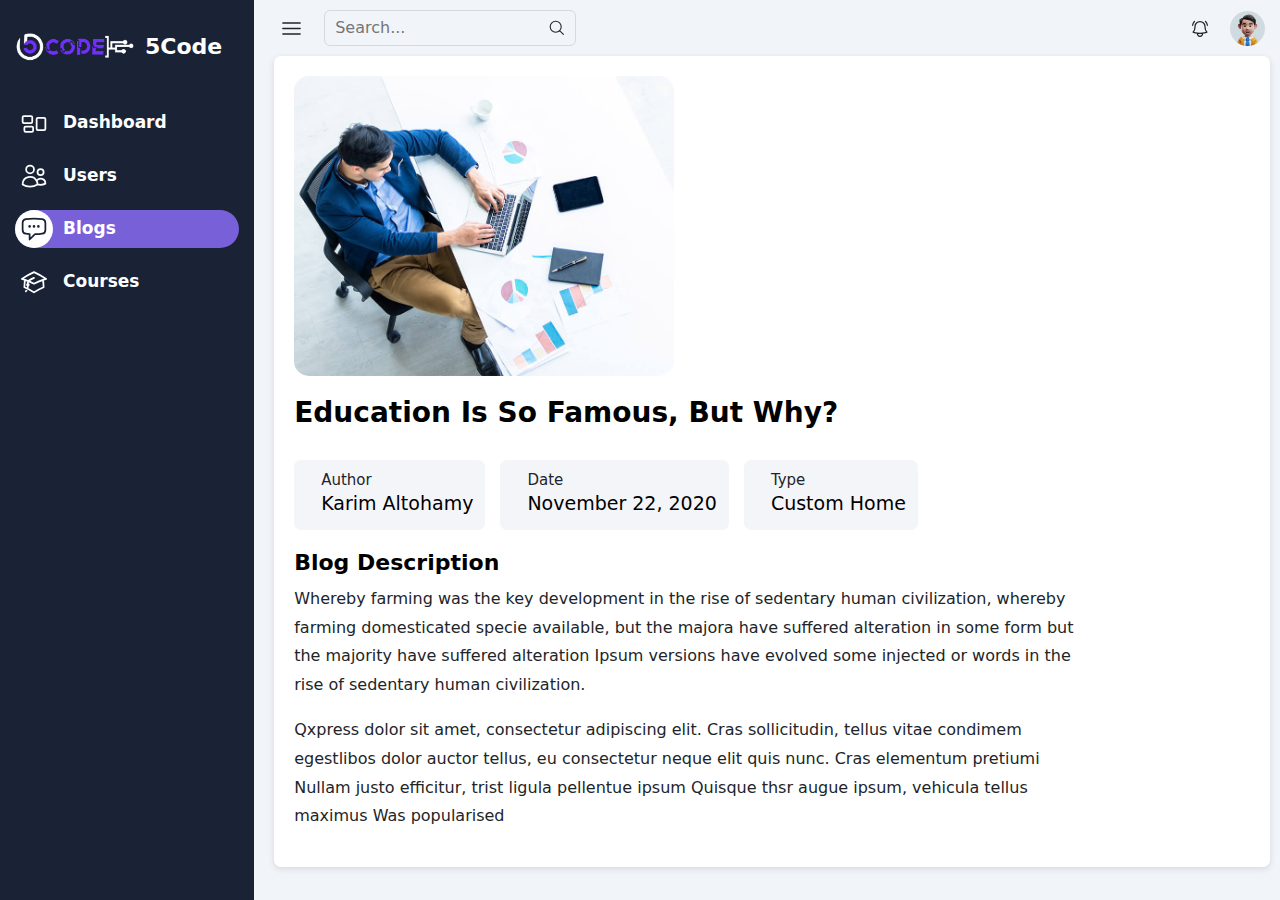
==== blogDetails.html @ e9c62f48 "commit" ====
<!DOCTYPE html>
<html lang="en">
  <head>
    <meta charset="UTF-8" />
    <meta name="viewport" content="width=device-width, initial-scale=1.0" />
    <title>5Code Courses Dashboard</title>
    <link rel="stylesheet" href="css/style.css" />
    <!-- boostrap -->
    <link rel="stylesheet" href="css/bootstrap.css" />
    <script src="js/bootstrap.js"></script>
    <!-- font awesome -->
    <link
      rel="stylesheet"
      href="https://cdnjs.cloudflare.com/ajax/libs/font-awesome/6.4.0/css/all.min.css"
      integrity="sha512-iecdLmaskl7CVkqkXNQ/ZH/XLlvWZOJyj7Yy7tcenmpD1ypASozpmT/E0iPtmFIB46ZmdtAc9eNBvH0H/ZpiBw=="
      crossorigin="anonymous"
      referrerpolicy="no-referrer"
    />
    <!-- Boxicons CSS -->
    <link
      href="https://unpkg.com/boxicons@2.1.4/css/boxicons.min.css"
      rel="stylesheet"
    />
  </head>
  <body>
    <main>
      <!-- start sidebar -->
      <div class="sidebar">
        <div class="header_sidebar">
          <img src="images/5code logo.png" alt="logo" loading="lazy" />
          <h1>5Code</h1>
        </div>
        <div class="links">
          <a href="index.html" class="link_item">
            <div class="text">
              <div class="icon">
                <svg
                  xmlns="http://www.w3.org/2000/svg"
                  fill="none"
                  viewBox="0 0 24 24"
                  stroke-width="1.5"
                  stroke="currentColor"
                  class="w-6 h-6"
                >
                  <path
                    stroke-linecap="round"
                    stroke-linejoin="round"
                    d="M2.25 7.125C2.25 6.504 2.754 6 3.375 6h6c.621 0 1.125.504 1.125 1.125v3.75c0 .621-.504 1.125-1.125 1.125h-6a1.125 1.125 0 01-1.125-1.125v-3.75zM14.25 8.625c0-.621.504-1.125 1.125-1.125h5.25c.621 0 1.125.504 1.125 1.125v8.25c0 .621-.504 1.125-1.125 1.125h-5.25a1.125 1.125 0 01-1.125-1.125v-8.25zM3.75 16.125c0-.621.504-1.125 1.125-1.125h5.25c.621 0 1.125.504 1.125 1.125v2.25c0 .621-.504 1.125-1.125 1.125h-5.25a1.125 1.125 0 01-1.125-1.125v-2.25z"
                  />
                </svg>
              </div>
              <span>Dashboard</span>
            </div>
          </a>
          <a href="users.html" class="link_item">
            <div class="text">
              <div class="icon">
                <svg
                  xmlns="http://www.w3.org/2000/svg"
                  fill="none"
                  viewBox="0 0 24 24"
                  stroke-width="1.5"
                  stroke="currentColor"
                  class="w-6 h-6"
                >
                  <path
                    stroke-linecap="round"
                    stroke-linejoin="round"
                    d="M15 19.128a9.38 9.38 0 002.625.372 9.337 9.337 0 004.121-.952 4.125 4.125 0 00-7.533-2.493M15 19.128v-.003c0-1.113-.285-2.16-.786-3.07M15 19.128v.106A12.318 12.318 0 018.624 21c-2.331 0-4.512-.645-6.374-1.766l-.001-.109a6.375 6.375 0 0111.964-3.07M12 6.375a3.375 3.375 0 11-6.75 0 3.375 3.375 0 016.75 0zm8.25 2.25a2.625 2.625 0 11-5.25 0 2.625 2.625 0 015.25 0z"
                  />
                </svg>
              </div>
              <span>Users</span>
            </div>
          </a>
          <a href="blogs.html" class="link_item active">
            <div class="text">
              <div class="icon">
                <svg
                  xmlns="http://www.w3.org/2000/svg"
                  fill="none"
                  viewBox="0 0 24 24"
                  stroke-width="1.5"
                  stroke="currentColor"
                  class="w-6 h-6"
                >
                  <path
                    stroke-linecap="round"
                    stroke-linejoin="round"
                    d="M8.625 9.75a.375.375 0 11-.75 0 .375.375 0 01.75 0zm0 0H8.25m4.125 0a.375.375 0 11-.75 0 .375.375 0 01.75 0zm0 0H12m4.125 0a.375.375 0 11-.75 0 .375.375 0 01.75 0zm0 0h-.375m-13.5 3.01c0 1.6 1.123 2.994 2.707 3.227 1.087.16 2.185.283 3.293.369V21l4.184-4.183a1.14 1.14 0 01.778-.332 48.294 48.294 0 005.83-.498c1.585-.233 2.708-1.626 2.708-3.228V6.741c0-1.602-1.123-2.995-2.707-3.228A48.394 48.394 0 0012 3c-2.392 0-4.744.175-7.043.513C3.373 3.746 2.25 5.14 2.25 6.741v6.018z"
                  />
                </svg>
              </div>
              <span>Blogs</span>
            </div>
          </a>
          <a href="courses.html" class="link_item">
            <div class="text">
              <div class="icon">
                <svg
                  xmlns="http://www.w3.org/2000/svg"
                  fill="none"
                  viewBox="0 0 24 24"
                  stroke-width="1.5"
                  stroke="currentColor"
                  class="w-6 h-6"
                >
                  <path
                    stroke-linecap="round"
                    stroke-linejoin="round"
                    d="M4.26 10.147a60.436 60.436 0 00-.491 6.347A48.627 48.627 0 0112 20.904a48.627 48.627 0 018.232-4.41 60.46 60.46 0 00-.491-6.347m-15.482 0a50.57 50.57 0 00-2.658-.813A59.905 59.905 0 0112 3.493a59.902 59.902 0 0110.399 5.84c-.896.248-1.783.52-2.658.814m-15.482 0A50.697 50.697 0 0112 13.489a50.702 50.702 0 017.74-3.342M6.75 15a.75.75 0 100-1.5.75.75 0 000 1.5zm0 0v-3.675A55.378 55.378 0 0112 8.443m-7.007 11.55A5.981 5.981 0 006.75 15.75v-1.5"
                  />
                </svg>
              </div>
              <span>Courses</span>
            </div>
          </a>
        </div>
      </div>
      <!-- end sidebar -->
      <div class="content_page">
        <div class="header">
          <div class="left">
            <div class="icon_menu">
              <svg
                xmlns="http://www.w3.org/2000/svg"
                fill="none"
                viewBox="0 0 24 24"
                stroke-width="1.5"
                stroke="currentColor"
                class="w-6 h-6"
              >
                <path
                  stroke-linecap="round"
                  stroke-linejoin="round"
                  d="M3.75 6.75h16.5M3.75 12h16.5m-16.5 5.25h16.5"
                />
              </svg>
            </div>
            <div class="input_search">
              <input type="text" placeholder="Search..." />
              <svg
                xmlns="http://www.w3.org/2000/svg"
                fill="none"
                viewBox="0 0 24 24"
                stroke-width="1.5"
                stroke="currentColor"
                class="w-6 h-6"
              >
                <path
                  stroke-linecap="round"
                  stroke-linejoin="round"
                  d="M21 21l-5.197-5.197m0 0A7.5 7.5 0 105.196 5.196a7.5 7.5 0 0010.607 10.607z"
                />
              </svg>
            </div>
          </div>
          <div class="right">
            <div class="nav_item notfication">
              <div class="head">
                <div class="icon">
                  <svg
                    xmlns="http://www.w3.org/2000/svg"
                    fill="none"
                    viewBox="0 0 24 24"
                    stroke-width="1.5"
                    stroke="currentColor"
                    class="w-6 h-6"
                  >
                    <path
                      stroke-linecap="round"
                      stroke-linejoin="round"
                      d="M14.857 17.082a23.848 23.848 0 005.454-1.31A8.967 8.967 0 0118 9.75v-.7V9A6 6 0 006 9v.75a8.967 8.967 0 01-2.312 6.022c1.733.64 3.56 1.085 5.455 1.31m5.714 0a24.255 24.255 0 01-5.714 0m5.714 0a3 3 0 11-5.714 0M3.124 7.5A8.969 8.969 0 015.292 3m13.416 0a8.969 8.969 0 012.168 4.5"
                    />
                  </svg>
                </div>
              </div>
            </div>
            <div class="nav_item">
              <div class="head">
                <img
                  class="img_profile"
                  src="images/user-1.jpg"
                  alt="user-1"
                  loading="lazy"
                />
              </div>
              <div class="list list2">
                <h4 class="title">Profile</h4>
                <div class="profile">
                  <img src="images/user-1.jpg" alt="user-1" loading="lazy" />
                  <div class="text">
                    <div class="name">Mathew Anderson</div>
                    <div class="position">Designer</div>
                    <div class="email">
                      <i class="fa-regular fa-envelope"></i>
                      <span>Info@example.com</span>
                    </div>
                  </div>
                </div>
                <a href="login.html" class="btn_logout">Logout</a>
              </div>
            </div>
          </div>
        </div>

        <div class="product_details">
          <div class="image">
            <img src="images/blog-img.jpg" alt="img-product" />
          </div>
          <h1 class="title">Education Is So Famous, But Why?</h1>
          <div class="items">
            <div class="item">
              <div class="icon">
                <i class="fa-solid fa-user"></i>
              </div>
              <div class="text">
                <span>Author</span>
                <h5>Karim Altohamy</h5>
              </div>
            </div>
            <div class="item">
              <div class="icon">
                <i class="fa-regular fa-calendar-days"></i>
              </div>
              <div class="text">
                <span>Date</span>
                <h5>November 22, 2020</h5>
              </div>
            </div>
            <div class="item">
              <div class="icon">
                <i class="fa-solid fa-text-width"></i>
              </div>
              <div class="text">
                <span>Type</span>
                <h5>Custom Home</h5>
              </div>
            </div>
          </div>
          <div class="description">
            <h4>Blog Description</h4>
            <p>
              Whereby farming was the key development in the rise of sedentary
              human civilization, whereby farming domesticated specie available,
              but the majora have suffered alteration in some form but the
              majority have suffered alteration Ipsum versions have evolved some
              injected or words in the rise of sedentary human civilization.
            </p>
            <p>
              Qxpress dolor sit amet, consectetur adipiscing elit. Cras
              sollicitudin, tellus vitae condimem egestlibos dolor auctor
              tellus, eu consectetur neque elit quis nunc. Cras elementum
              pretiumi Nullam justo efficitur, trist ligula pellentue ipsum
              Quisque thsr augue ipsum, vehicula tellus maximus Was popularised
            </p>
          </div>
        </div>
      </div>
    </main>

    <script src="js/sidebar.js"></script>
    <script src="js/boxs-header.js"></script>
  </body>
</html>
---- css/style.css ----
@import url("https://fonts.googleapis.com/css2?family=Poppins:wght@300;400;500;600;700&display=swap");
.header {
  display: -webkit-box;
  display: -ms-flexbox;
  display: flex;
  -webkit-box-align: center;
      -ms-flex-align: center;
          align-items: center;
  -webkit-box-pack: justify;
      -ms-flex-pack: justify;
          justify-content: space-between;
  padding: 10px 15px;
}
.header .left {
  display: -webkit-box;
  display: -ms-flexbox;
  display: flex;
  -webkit-box-align: center;
      -ms-flex-align: center;
          align-items: center;
  gap: 20px;
}
.header .left .icon_menu {
  cursor: pointer;
}
.header .left .input_search {
  border: 1px solid rgb(212, 218, 223);
  padding: 5px 10px;
  display: -webkit-box;
  display: -ms-flexbox;
  display: flex;
  -webkit-box-align: center;
      -ms-flex-align: center;
          align-items: center;
  gap: 10px;
  border-radius: 6px;
}
.header .left .input_search input {
  border: none;
  outline: none;
  width: 100%;
  background-color: transparent;
}
.header .left .input_search svg {
  width: 20px;
}
.header .right {
  display: -webkit-box;
  display: -ms-flexbox;
  display: flex;
  -webkit-box-align: center;
      -ms-flex-align: center;
          align-items: center;
  gap: 20px;
}
.header .right .btn_login_facebook {
  border: none;
  background-color: #100a2b;
  color: white;
  border-radius: 3px;
  padding: 3px 10px;
  font-size: 15px;
}
.header .right .btn_login_facebook i {
  font-size: 14px;
}
.header .right .nav_item {
  position: relative;
}
.header .right .nav_item .head {
  cursor: pointer;
}
.header .right .nav_item .head .lang {
  width: 20px;
  height: 20px;
  border-radius: 50%;
}
.header .right .nav_item .head .img_profile {
  width: 35px;
  height: 35px;
  border-radius: 50%;
}
.header .right .nav_item .head .icon svg {
  width: 20px;
  height: 20px;
}
.header .right .nav_item .list {
  position: absolute;
  top: 40px;
  right: 0;
  padding: 15px;
  border-radius: 6px;
  -webkit-box-shadow: 5px 5px 12px rgb(206, 208, 221);
          box-shadow: 5px 5px 12px rgb(206, 208, 221);
  min-width: 170px;
  z-index: 5;
  background-color: white;
  display: none;
}
.header .right .nav_item .list.active {
  display: block;
}
.header .right .nav_item .list.list2 {
  z-index: 15;
}
.header .right .nav_item .list .item {
  display: -webkit-box;
  display: -ms-flexbox;
  display: flex;
  -webkit-box-align: center;
      -ms-flex-align: center;
          align-items: center;
  gap: 15px;
  cursor: pointer;
}
.header .right .nav_item .list .item:hover {
  color: #7356f1;
}
.header .right .nav_item .list .item:not(:last-child) {
  margin-bottom: 15px;
}
.header .right .nav_item .list .item img {
  width: 25px;
  height: 25px;
  border-radius: 50%;
}
.header .right .nav_item .list .title {
  font-size: 22px;
  font-weight: 500;
}
.header .right .nav_item .list .profile {
  display: -webkit-box;
  display: -ms-flexbox;
  display: flex;
  -webkit-box-align: center;
      -ms-flex-align: center;
          align-items: center;
  gap: 15px;
}
.header .right .nav_item .list .profile img {
  width: 80px;
  height: 80px;
  border-radius: 50%;
}
.header .right .nav_item .list .profile .text .name {
  font-weight: 500;
}
.header .right .nav_item .list .profile .text .position {
  color: #7356f1;
  font-size: 14px;
}
.header .right .nav_item .list .profile .text .email {
  display: -webkit-box;
  display: -ms-flexbox;
  display: flex;
  -webkit-box-align: center;
      -ms-flex-align: center;
          align-items: center;
  gap: 5px;
  font-size: 15px;
  color: gray;
  margin-top: 4px;
}
.header .right .nav_item .list .btn_logout {
  padding: 5px;
  width: 100%;
  background-color: transparent;
  color: #7356f1 !important;
  border: 1px solid #7356f1;
  border-radius: 6px;
  display: block;
  margin-top: 15px;
  font-weight: 500;
  text-align: center;
}

@media (max-width: 768px) {
  .header {
    padding: 5px 7px;
    background-color: white;
  }
  .header .left .input_search {
    display: none;
  }
  .header .right .notfication {
    display: none;
  }
}
.sidebar {
  padding: 30px 15px;
  background-color: #192335;
  color: white;
}
.sidebar.remove_elemnts .header_sidebar h1 {
  display: none;
}
.sidebar.remove_elemnts .header_sidebar img {
  width: 48px;
}
.sidebar.remove_elemnts .links .link_item.active, .sidebar.remove_elemnts .links .link_item:hover {
  background-color: transparent;
}
.sidebar.remove_elemnts .links .link_item .text span {
  display: none;
}
.sidebar.remove_elemnts .links .link_item i {
  display: none;
}
.sidebar.remove_elemnts .links .list {
  display: none !important;
}
.sidebar .header_sidebar {
  margin-bottom: 40px;
  text-align: center;
  display: -webkit-box;
  display: -ms-flexbox;
  display: flex;
  -webkit-box-align: center;
      -ms-flex-align: center;
          align-items: center;
  gap: 10px;
}
.sidebar .header_sidebar h1 {
  margin-bottom: 0;
  font-size: 22px;
  font-weight: 700;
}
.sidebar .header_sidebar img {
  width: 120px;
}
.sidebar .links {
  display: -webkit-box;
  display: -ms-flexbox;
  display: flex;
  -webkit-box-orient: vertical;
  -webkit-box-direction: normal;
      -ms-flex-direction: column;
          flex-direction: column;
  gap: 15px;
}
.sidebar .links .link_item {
  display: -webkit-box;
  display: -ms-flexbox;
  display: flex;
  -webkit-box-align: center;
      -ms-flex-align: center;
          align-items: center;
  -webkit-box-pack: justify;
      -ms-flex-pack: justify;
          justify-content: space-between;
  padding-right: 10px;
  cursor: pointer;
}
.sidebar .links .link_item:hover, .sidebar .links .link_item.active {
  background-color: #7860d9;
  border-radius: 50px;
}
.sidebar .links .link_item:hover .text .icon, .sidebar .links .link_item.active .text .icon {
  background-color: white;
  color: #192335;
}
.sidebar .links .link_item .text {
  display: -webkit-box;
  display: -ms-flexbox;
  display: flex;
  -webkit-box-align: center;
      -ms-flex-align: center;
          align-items: center;
  gap: 10px;
}
.sidebar .links .link_item .text .icon {
  width: 38px;
  height: 38px;
  border-radius: 50%;
  display: -webkit-box;
  display: -ms-flexbox;
  display: flex;
  -webkit-box-align: center;
      -ms-flex-align: center;
          align-items: center;
  -webkit-box-pack: center;
      -ms-flex-pack: center;
          justify-content: center;
}
.sidebar .links .link_item .text .icon svg {
  width: 28px;
  height: 28px;
}
.sidebar .links .link_item .text .icon i {
  font-size: 30px;
}
.sidebar .links .link_item .text span {
  font-weight: 600;
  font-size: 17px;
}
.sidebar .links .list {
  margin-left: 30px;
  margin-top: 3px;
  display: none;
}
.sidebar .links .list.open {
  display: block;
}
.sidebar .links .list li:not(:last-child) {
  margin-bottom: 8px;
}
.sidebar .links .list li i {
  font-size: 14px;
}

.main_content_tables {
  height: calc(100vh - 56px);
  overflow-y: auto;
}

.conetnt_table {
  margin: 40px 10px 0;
}
.conetnt_table .head_table {
  padding: 10px;
  background-color: white;
  border-radius: 7px;
  display: -webkit-box;
  display: -ms-flexbox;
  display: flex;
  -webkit-box-align: center;
      -ms-flex-align: center;
          align-items: center;
  -webkit-box-pack: justify;
      -ms-flex-pack: justify;
          justify-content: space-between;
  -webkit-box-shadow: 0 0 10px rgb(234, 234, 234);
          box-shadow: 0 0 10px rgb(234, 234, 234);
  margin-bottom: 40px;
}
.conetnt_table .head_table .input_search {
  display: -webkit-box;
  display: -ms-flexbox;
  display: flex;
  -webkit-box-align: center;
      -ms-flex-align: center;
          align-items: center;
  gap: 5px;
  border: 1px solid rgb(221, 221, 221);
  border-radius: 5px;
}
.conetnt_table .head_table .input_search input {
  background-color: transparent;
  border: none;
  outline: none;
}
.conetnt_table .head_table .input_search .icon {
  padding: 6px 10px;
  background-color: #212529;
  border-top-left-radius: 5px;
  border-bottom-left-radius: 5px;
  color: white;
  display: -webkit-box;
  display: -ms-flexbox;
  display: flex;
  -webkit-box-align: center;
      -ms-flex-align: center;
          align-items: center;
  -webkit-box-pack: center;
      -ms-flex-pack: center;
          justify-content: center;
}
.conetnt_table .head_table .input_search .icon svg {
  width: 20px;
}
.conetnt_table .head_table .main_head {
  display: -webkit-box;
  display: -ms-flexbox;
  display: flex;
  -webkit-box-align: center;
      -ms-flex-align: center;
          align-items: center;
  gap: 10px;
}
.conetnt_table .head_table .main_head .btn_export,
.conetnt_table .head_table .main_head .btn_import {
  border: none;
  background-color: #7367f0;
  color: white;
  border-radius: 5px;
  padding: 5px 10px;
  font-size: 15px;
  cursor: pointer;
}
.conetnt_table .head_table .main_head .btn_export i,
.conetnt_table .head_table .main_head .btn_import i {
  font-size: 14px;
}
.conetnt_table .head_table .main_head .btn_export input,
.conetnt_table .head_table .main_head .btn_import input {
  display: none;
}
.conetnt_table .head_table .main_head .btn_import {
  background-color: #212529;
}
.conetnt_table .head_table .info .btn_add {
  padding: 5px 15px;
  border: none;
  background-color: #212529;
  color: white;
  border-radius: 5px;
}
.conetnt_table .container_table {
  margin-top: 30px;
  background-color: white;
  padding: 15px;
  border-radius: 5px;
  -webkit-box-shadow: 0 0 10px rgb(234, 234, 234);
          box-shadow: 0 0 10px rgb(234, 234, 234);
}
.conetnt_table .container_table .dataTables_wrapper .dataTables_length label {
  font-weight: 500;
}
.conetnt_table .container_table .dataTables_wrapper .dataTables_length label select {
  border: 1px solid rgb(219, 219, 219);
  padding: 7px;
  border-radius: 8px;
}
.conetnt_table .container_table .dataTables_wrapper .dataTables_filter label {
  font-weight: 600;
}
.conetnt_table .container_table .dataTables_wrapper .dataTables_filter input {
  border-radius: 6px;
  border: 1px solid rgb(221, 221, 221);
  border-radius: 5px;
}
.conetnt_table .container_table .dataTables_wrapper .dataTables_scrollBody {
  border-bottom: 0;
}
.conetnt_table .container_table .dataTables_wrapper .dataTables_scrollBody::-webkit-scrollbar-track {
  border-radius: 10px;
  background-color: #f5f5f5;
}
.conetnt_table .container_table .dataTables_wrapper .dataTables_scrollBody::-webkit-scrollbar {
  height: 7px;
  background-color: #f5f5f5;
}
.conetnt_table .container_table .dataTables_wrapper .dataTables_scrollBody::-webkit-scrollbar-thumb {
  border-radius: 10px;
  -webkit-box-shadow: inset 0 0 6px rgba(0, 0, 0, 0.3);
  background-color: transparent;
}
.conetnt_table .container_table .dataTables_wrapper .dataTables_scrollBody:hover:-webkit-scrollbar-thumb {
  border-radius: 10px;
  -webkit-box-shadow: inset 0 0 6px rgba(0, 0, 0, 0.3);
  background-color: rgb(225, 225, 225);
}
.conetnt_table .container_table .dataTables_wrapper table.no-footer {
  border-bottom: 1px solid rgba(170, 170, 170, 0.3);
}
.conetnt_table .container_table .dataTables_wrapper table thead th {
  border-bottom: 1px solid rgba(170, 170, 170, 0.3);
}
.conetnt_table .container_table .dataTables_wrapper table tbody td {
  border-top: 1px solid rgba(170, 170, 170, 0.3);
  color: rgb(129, 129, 129);
}
.conetnt_table .container_table .dataTables_wrapper table tbody td .btns {
  display: -webkit-box;
  display: -ms-flexbox;
  display: flex;
  -webkit-box-align: center;
      -ms-flex-align: center;
          align-items: center;
  gap: 7px;
}
.conetnt_table .container_table .dataTables_wrapper table tbody td .btns button,
.conetnt_table .container_table .dataTables_wrapper table tbody td .btns .btn_view {
  padding: 5px 10px;
  border: none;
  border-radius: 5px;
  font-weight: 600;
  font-size: 14px;
  display: -webkit-box;
  display: -ms-flexbox;
  display: flex;
  -webkit-box-align: center;
      -ms-flex-align: center;
          align-items: center;
  -webkit-box-pack: center;
      -ms-flex-pack: center;
          justify-content: center;
}
.conetnt_table .container_table .dataTables_wrapper table tbody td .btns button i,
.conetnt_table .container_table .dataTables_wrapper table tbody td .btns .btn_view i {
  font-size: 13px;
}
.conetnt_table .container_table .dataTables_wrapper table tbody td .btns button.btn_delete,
.conetnt_table .container_table .dataTables_wrapper table tbody td .btns .btn_view.btn_delete {
  color: white;
  background-color: #ed5e5e;
}
.conetnt_table .container_table .dataTables_wrapper table tbody td .btns button.btn_update,
.conetnt_table .container_table .dataTables_wrapper table tbody td .btns .btn_view.btn_update {
  background-color: #13c56b;
  color: white;
}
.conetnt_table .container_table .dataTables_wrapper table tbody td .btns .btn_view {
  background-color: #212529;
  color: white !important;
}
.conetnt_table .container_table .dataTables_wrapper table tbody tr.col_blog td {
  max-width: 130px;
  white-space: nowrap;
  text-overflow: ellipsis;
  overflow: hidden;
}
.conetnt_table .container_table .dataTables_wrapper .dataTables_info {
  font-weight: 500;
  margin-top: 15px;
}
.conetnt_table .container_table .dataTables_wrapper .dataTables_paginate {
  background: #f4f4f4;
  border-radius: 8px;
  padding: 10px 0;
  margin-top: 15px;
}
.conetnt_table .container_table .dataTables_wrapper .dataTables_paginate .first {
  display: none;
}
.conetnt_table .container_table .dataTables_wrapper .dataTables_paginate .last {
  display: none;
}
.conetnt_table .container_table .dataTables_wrapper .dataTables_paginate .previous,
.conetnt_table .container_table .dataTables_wrapper .dataTables_paginate .next {
  padding: 5px 15px;
  background-color: white;
  border-radius: 7px;
  color: #7367f0 !important;
  font-weight: 500;
  margin: 0 10px;
}
.conetnt_table .container_table .dataTables_wrapper .dataTables_paginate .previous:hover,
.conetnt_table .container_table .dataTables_wrapper .dataTables_paginate .next:hover {
  background: none;
  background-color: white !important;
  color: #7367f0 !important;
  border: none;
}
.conetnt_table .container_table .dataTables_wrapper .dataTables_paginate span .paginate_button {
  color: #212529 !important;
  font-weight: 500;
  padding: 5px 15px;
}
.conetnt_table .container_table .dataTables_wrapper .dataTables_paginate span .paginate_button.current, .conetnt_table .container_table .dataTables_wrapper .dataTables_paginate span .paginate_button:hover {
  background: none;
  background-color: #7367f0;
  color: white !important;
  border: none;
  border-radius: 8px;
}

@media (max-width: 991px) {
  .conetnt_table {
    margin: 20px 10px 0;
  }
  .conetnt_table .head_table {
    padding: 8px;
    margin-bottom: 30px;
    -webkit-box-orient: vertical;
    -webkit-box-direction: normal;
        -ms-flex-direction: column;
            flex-direction: column;
    gap: 10px;
  }
  .conetnt_table .head_table .input_search .icon {
    padding: 5px 8px;
  }
  .conetnt_table .head_table .input_search .icon svg {
    width: 19px;
  }
  .conetnt_table .head_table .input_search input {
    font-size: 14px;
  }
  .conetnt_table .head_table .info {
    gap: 10px;
  }
  .conetnt_table .head_table .info select {
    padding: 2px;
    font-size: 14px;
  }
  .conetnt_table .head_table .info .input_num input {
    padding: 2px;
    font-size: 14px;
    width: 45px;
  }
  .conetnt_table .head_table .info .filter_box .btn_filter,
.conetnt_table .head_table .info .filter_box .btn_engagement,
.conetnt_table .head_table .info .engagement_box .btn_filter,
.conetnt_table .head_table .info .engagement_box .btn_engagement {
    padding: 3px 8px;
    font-size: 13px;
  }
  .conetnt_table .head_table .info .btn_login_facebook {
    padding: 3px 8px;
    font-size: 13px;
  }
  .conetnt_table .container_table {
    padding: 8px;
  }
  .conetnt_table .container_table .dataTables_wrapper .dataTables_length label {
    font-size: 14px;
  }
  .conetnt_table .container_table .dataTables_wrapper .dataTables_length label select {
    padding: 4px;
  }
  .conetnt_table .container_table .dataTables_wrapper .dataTables_filter label {
    font-size: 14px;
  }
  .conetnt_table .container_table .dataTables_wrapper .dataTables_filter label input {
    border-radius: 4px;
    padding: 1px;
  }
  .conetnt_table .container_table .dataTables_wrapper table thead th {
    font-size: 14px;
    padding: 5px;
  }
  .conetnt_table .container_table .dataTables_wrapper table tbody td {
    font-size: 14px;
    padding: 5px;
  }
  .conetnt_table .container_table .dataTables_wrapper .dataTables_info {
    margin-top: 5px;
    padding-top: 5px;
    font-size: 14px;
  }
  .conetnt_table .container_table .dataTables_wrapper .dataTables_paginate {
    margin-top: 5px;
    padding: 5px 0;
  }
  .conetnt_table .container_table .dataTables_wrapper .dataTables_paginate .previous,
.conetnt_table .container_table .dataTables_wrapper .dataTables_paginate .next {
    padding: 3px 10px;
    font-size: 14px;
  }
  .conetnt_table .container_table .dataTables_wrapper .dataTables_paginate span .paginate_button {
    font-size: 13px;
    padding: 3px 10px;
  }
}
.overflow {
  content: "";
  position: fixed;
  top: 0;
  left: 0;
  width: 100%;
  height: 100%;
  background-color: rgba(0, 0, 0, 0.33);
  z-index: 5;
  display: none;
}
.overflow.active {
  display: block;
}

.popup_add,
.popup_update {
  position: fixed;
  max-width: 550px;
  width: 90%;
  background-color: white;
  border-radius: 10px;
  top: 50%;
  left: 50%;
  -webkit-transform: translate(-50%, -50%);
          transform: translate(-50%, -50%);
  z-index: 10;
  display: none;
  max-height: 90vh;
  overflow-y: auto;
}
.popup_add.active,
.popup_update.active {
  display: block;
}
.popup_add::-webkit-scrollbar-track,
.popup_update::-webkit-scrollbar-track {
  border-radius: 10px;
  background-color: #f5f5f5;
}
.popup_add::-webkit-scrollbar,
.popup_update::-webkit-scrollbar {
  width: 7px;
  background-color: #f5f5f5;
  border-radius: 10px;
}
.popup_add::-webkit-scrollbar-thumb,
.popup_update::-webkit-scrollbar-thumb {
  border-radius: 10px;
  -webkit-box-shadow: inset 0 0 6px rgba(0, 0, 0, 0.3);
  background-color: transparent;
}
.popup_add .head,
.popup_update .head {
  display: -webkit-box;
  display: -ms-flexbox;
  display: flex;
  -webkit-box-align: center;
      -ms-flex-align: center;
          align-items: center;
  -webkit-box-pack: justify;
      -ms-flex-pack: justify;
          justify-content: space-between;
  padding: 10px 15px;
  border-bottom: 1px solid rgb(224, 224, 224);
}
.popup_add .head h3,
.popup_update .head h3 {
  margin-bottom: 0;
  font-size: 20px;
  display: -webkit-box;
  display: -ms-flexbox;
  display: flex;
  -webkit-box-align: center;
      -ms-flex-align: center;
          align-items: center;
  gap: 10px;
  color: #324664;
}
.popup_add .head h3 span,
.popup_update .head h3 span {
  width: 35px;
  height: 35px;
  border-radius: 50%;
  display: -webkit-box;
  display: -ms-flexbox;
  display: flex;
  -webkit-box-align: center;
      -ms-flex-align: center;
          align-items: center;
  -webkit-box-pack: center;
      -ms-flex-pack: center;
          justify-content: center;
  background-color: rgba(226, 132, 45, 0.3058823529);
}
.popup_add .head h3 span i,
.popup_update .head h3 span i {
  color: #e2852d;
  font-size: 17px;
}
.popup_add .head i,
.popup_update .head i {
  font-size: 20px;
  cursor: pointer;
}
.popup_add form,
.popup_update form {
  padding: 10px 15px;
}
.popup_add form .row,
.popup_update form .row {
  -webkit-box-align: end;
      -ms-flex-align: end;
          align-items: end;
}
.popup_add form .input_item,
.popup_update form .input_item {
  display: -webkit-box;
  display: -ms-flexbox;
  display: flex;
  -webkit-box-orient: vertical;
  -webkit-box-direction: normal;
      -ms-flex-direction: column;
          flex-direction: column;
  gap: 5px;
  margin-bottom: 15px;
}
.popup_add form .input_item label,
.popup_update form .input_item label {
  font-size: 15px;
  font-weight: 500;
  color: #324664;
}
.popup_add form .input_item input,
.popup_add form .input_item select,
.popup_add form .input_item textarea,
.popup_update form .input_item input,
.popup_update form .input_item select,
.popup_update form .input_item textarea {
  border: 1px solid rgb(195, 195, 195);
  padding: 5px;
  border-radius: 4px;
  font-size: 14px;
}
.popup_add form .input_item textarea,
.popup_update form .input_item textarea {
  height: 100px;
}
.popup_add form .input_file,
.popup_update form .input_file {
  margin-bottom: 15px;
}
.popup_add form .input_file span,
.popup_update form .input_file span {
  font-size: 15px;
  font-weight: 500;
}
.popup_add form .input_file label,
.popup_update form .input_file label {
  padding: 8px;
  background: #eff1f6;
  font-size: 15px;
  border-radius: 5px;
  width: 100%;
  position: relative;
  cursor: pointer;
}
.popup_add form .input_file input,
.popup_update form .input_file input {
  display: none;
}
.popup_add form .input_checkbox,
.popup_update form .input_checkbox {
  margin-bottom: 10px;
}
.popup_add form .input_checkbox label,
.popup_update form .input_checkbox label {
  font-size: 15px;
  font-weight: 500;
  color: #324664;
}
.popup_add form .input_url,
.popup_update form .input_url {
  display: -webkit-box;
  display: -ms-flexbox;
  display: flex;
  -webkit-box-align: center;
      -ms-flex-align: center;
          align-items: center;
  margin-bottom: 10px;
}
.popup_add form .input_url label,
.popup_update form .input_url label {
  font-weight: 500;
  color: #324664;
}
.popup_add form .input_url input,
.popup_update form .input_url input {
  border: none;
  border-bottom: 1px solid #324664;
  outline: none;
  font-weight: 500;
  color: #324664;
  width: 100%;
}
.popup_add form .btn_add,
.popup_update form .btn_add {
  background-color: #1362fc;
  padding: 7px;
  color: white;
  font-weight: 500;
  border-radius: 7px;
  border: none;
  width: 100%;
  margin-top: 20px;
}

@media (max-width: 768px) {
  .add_client .head,
.popup_filter .head,
.add_message .head,
.popup_import .head {
    padding: 6px 10px;
  }
  .add_client .head h3,
.popup_filter .head h3,
.add_message .head h3,
.popup_import .head h3 {
    font-size: 17px;
    gap: 6px;
  }
  .add_client .head h3 span,
.popup_filter .head h3 span,
.add_message .head h3 span,
.popup_import .head h3 span {
    width: 30px;
    height: 30px;
  }
  .add_client .head h3 span i,
.popup_filter .head h3 span i,
.add_message .head h3 span i,
.popup_import .head h3 span i {
    font-size: 15px;
  }
  .add_client .head i,
.popup_filter .head i,
.add_message .head i,
.popup_import .head i {
    font-size: 18px;
  }
  .add_client form,
.popup_filter form,
.add_message form,
.popup_import form {
    padding: 10px 13px;
  }
  .add_client form .row .col-6,
.popup_filter form .row .col-6,
.add_message form .row .col-6,
.popup_import form .row .col-6 {
    padding-left: 8px;
    padding-right: 8px;
  }
  .add_client form .input_item label,
.popup_filter form .input_item label,
.add_message form .input_item label,
.popup_import form .input_item label {
    font-size: 13px;
  }
  .add_client form .input_item input,
.add_client form .input_item textarea,
.popup_filter form .input_item input,
.popup_filter form .input_item textarea,
.add_message form .input_item input,
.add_message form .input_item textarea,
.popup_import form .input_item input,
.popup_import form .input_item textarea {
    padding: 3px 5px;
    font-size: 13px;
  }
  .add_client form .input_item textarea,
.popup_filter form .input_item textarea,
.add_message form .input_item textarea,
.popup_import form .input_item textarea {
    height: 60px;
  }
  .add_client form .btn_add,
.popup_filter form .btn_add,
.add_message form .btn_add,
.popup_import form .btn_add {
    padding: 5px;
    font-size: 14px;
    border-radius: 4px;
  }
}
.product_details {
  margin: 0 10px;
  padding: 20px;
  border-radius: 7px;
  background-color: white;
  -webkit-box-shadow: 0 2px 6px rgba(47, 43, 61, 0.14), 0 0 transparent, 0 0 transparent;
          box-shadow: 0 2px 6px rgba(47, 43, 61, 0.14), 0 0 transparent, 0 0 transparent;
}
.product_details .image {
  margin-bottom: 20px;
}
.product_details .image img {
  width: 380px;
  height: 300px;
  -o-object-fit: cover;
     object-fit: cover;
  -o-object-position: top;
     object-position: top;
  border-radius: 15px;
}
.product_details .title {
  font-size: 28px;
  font-weight: 600;
  color: black;
}
.product_details .items {
  display: -webkit-box;
  display: -ms-flexbox;
  display: flex;
  -webkit-box-align: center;
      -ms-flex-align: center;
          align-items: center;
  -ms-flex-wrap: wrap;
      flex-wrap: wrap;
  gap: 15px;
  margin-top: 30px;
}
.product_details .items .item {
  padding: 8px 12px;
  border-radius: 7px;
  background-color: #f4f5f9;
  display: -webkit-box;
  display: -ms-flexbox;
  display: flex;
  -webkit-box-align: center;
      -ms-flex-align: center;
          align-items: center;
  gap: 15px;
}
.product_details .items .item .icon i {
  color: #7367f0;
  font-size: 25px;
}
.product_details .items .item .text span {
  font-size: 15px;
}
.product_details .items .item .text h5 {
  font-size: 19px;
  font-weight: 500;
  color: black;
}
.product_details .description {
  margin-top: 20px;
}
.product_details .description h4 {
  font-size: 22px;
  font-weight: 600;
  color: black;
}
.product_details .description p {
  line-height: 1.8;
  max-width: 800px;
}

@media (max-width: 768px) {
  .product_details {
    padding: 10px;
    margin-top: 20px;
  }
  .product_details .image {
    margin-bottom: 5px;
  }
  .product_details .image img {
    width: 200px;
    height: 170px;
  }
  .product_details .title {
    font-size: 23px;
  }
  .product_details .items {
    margin-top: 15px;
    gap: 10px;
  }
  .product_details .items .item {
    padding: 8px;
    gap: 5px;
  }
  .product_details .items .item .icon svg {
    width: 26px;
  }
  .product_details .items .item .text span {
    font-size: 12px;
  }
  .product_details .items .item .text h5 {
    font-size: 18px;
  }
  .product_details .description {
    margin-top: 15px;
  }
  .product_details .description h4 {
    font-size: 18px;
  }
  .product_details .description p {
    font-size: 13px;
    line-height: 1.5;
  }
}
.login {
  height: 100vh;
}
.login .line {
  height: 100%;
  display: -webkit-box;
  display: -ms-flexbox;
  display: flex;
}
.login .line .left {
  width: 60%;
  background-color: #7367f0;
}
.login .line .left .logo {
  display: -webkit-box;
  display: -ms-flexbox;
  display: flex;
  -webkit-box-align: center;
      -ms-flex-align: center;
          align-items: center;
  gap: 6px;
  padding: 20px 10px 10px;
}
.login .line .left .logo img {
  width: 120px;
}
.login .line .left .logo h1 {
  font-size: 28px;
  font-weight: 700;
  color: white;
}
.login .line .left .image {
  text-align: center;
  height: calc(100vh - 115px);
  display: -webkit-box;
  display: -ms-flexbox;
  display: flex;
  -webkit-box-align: center;
      -ms-flex-align: center;
          align-items: center;
  -webkit-box-pack: center;
      -ms-flex-pack: center;
          justify-content: center;
}
.login .line .left .image img {
  width: 60%;
}
.login .line .right {
  width: 40%;
  padding: 20px;
  display: -webkit-box;
  display: -ms-flexbox;
  display: flex;
  -webkit-box-align: center;
      -ms-flex-align: center;
          align-items: center;
  -webkit-box-pack: center;
      -ms-flex-pack: center;
          justify-content: center;
}
.login .line .right form .text {
  text-align: center;
  margin-bottom: 30px;
}
.login .line .right form .text h3 {
  font-size: 30px;
  font-weight: 700;
  margin-bottom: 0;
  color: #0f0a25;
}
.login .line .right form .text span {
  font-size: 17px;
  color: gray;
}
.login .line .right form .input_item {
  margin-bottom: 20px;
}
.login .line .right form .input_item label {
  display: block;
  font-size: 17px;
  font-weight: 500;
}
.login .line .right form .input_item input {
  outline: none;
  border: 1px solid rgb(207, 207, 207);
  border-radius: 5px;
  padding: 5px 10px;
  width: 100%;
  background-color: transparent;
}
.login .line .right form .btn_login {
  padding: 8px 20px;
  width: 100%;
  border: none;
  background-color: #7367f0;
  color: white;
  border-radius: 8px;
  font-weight: 600;
  font-size: 17px;
}

@media (max-width: 768px) {
  .login .line {
    -webkit-box-orient: vertical;
    -webkit-box-direction: normal;
        -ms-flex-direction: column;
            flex-direction: column;
  }
  .login .line .left {
    width: 100%;
    height: 6%;
  }
  .login .line .left .logo {
    padding: 10px;
  }
  .login .line .left .logo img {
    width: 30px;
  }
  .login .line .left .logo h1 {
    font-size: 22px;
  }
  .login .line .left .image {
    display: none;
  }
  .login .line .right {
    width: 100%;
    height: 90%;
  }
  .login .line .right form {
    width: 100%;
  }
  .login .line .right form .text h3 {
    font-size: 23px;
  }
  .login .line .right form .text span {
    font-size: 15px;
  }
  .login .line .right form .input_item {
    margin-bottom: 10px;
  }
  .login .line .right form .input_item label {
    font-size: 15px;
  }
  .login .line .right form .input_item input {
    padding: 2px 10px;
  }
  .login .line .right form .btn_login {
    padding: 5px 10px;
    font-size: 15px;
  }
}
* {
  margin: 0;
  padding: 0;
  -webkit-box-sizing: border-box;
          box-sizing: border-box;
}

html {
  overflow-x: hidden;
}

body {
  font-family: "Poppins", sans-serif;
  overflow-x: hidden;
  background-color: #f1f5f9 !important;
}

a {
  text-decoration: none !important;
  color: inherit !important;
}

ul {
  list-style: none;
  padding-left: 0 !important;
  margin-bottom: 0 !important;
}

svg {
  width: 25px;
}

main {
  height: 100vh;
  display: -webkit-box;
  display: -ms-flexbox;
  display: flex;
}
main .sidebar {
  width: 20%;
  -webkit-transition: all 0.3s;
  transition: all 0.3s;
}
main .sidebar.close_sidebar {
  width: 70px;
}
main .content_page {
  width: 80%;
  -webkit-transition: all 0.3s;
  transition: all 0.3s;
  margin-left: 10px;
}
main .content_page.close_sidebar {
  width: 95%;
}

@media (max-width: 768px) {
  main .overflow_sidebar {
    position: fixed;
    bottom: 0;
    left: -100%;
    height: calc(100% - 45px);
    z-index: 998;
    width: 100%;
    background-color: rgba(0, 0, 0, 0.758);
  }
  main .overflow_sidebar.active {
    left: 0;
  }
  main .sidebar {
    width: 250px;
    position: fixed;
    bottom: 0;
    left: 0;
    height: calc(100% - 45px);
    z-index: 999;
  }
  main .sidebar.close_sidebar {
    position: fixed;
    left: -100%;
    width: 0;
    height: 100%;
    -webkit-transition: all 0.3s;
    transition: all 0.3s;
  }
  main .content_page {
    width: 100%;
    margin-left: 0;
  }
  main .content_page.close_sidebar {
    width: 100%;
  }
}
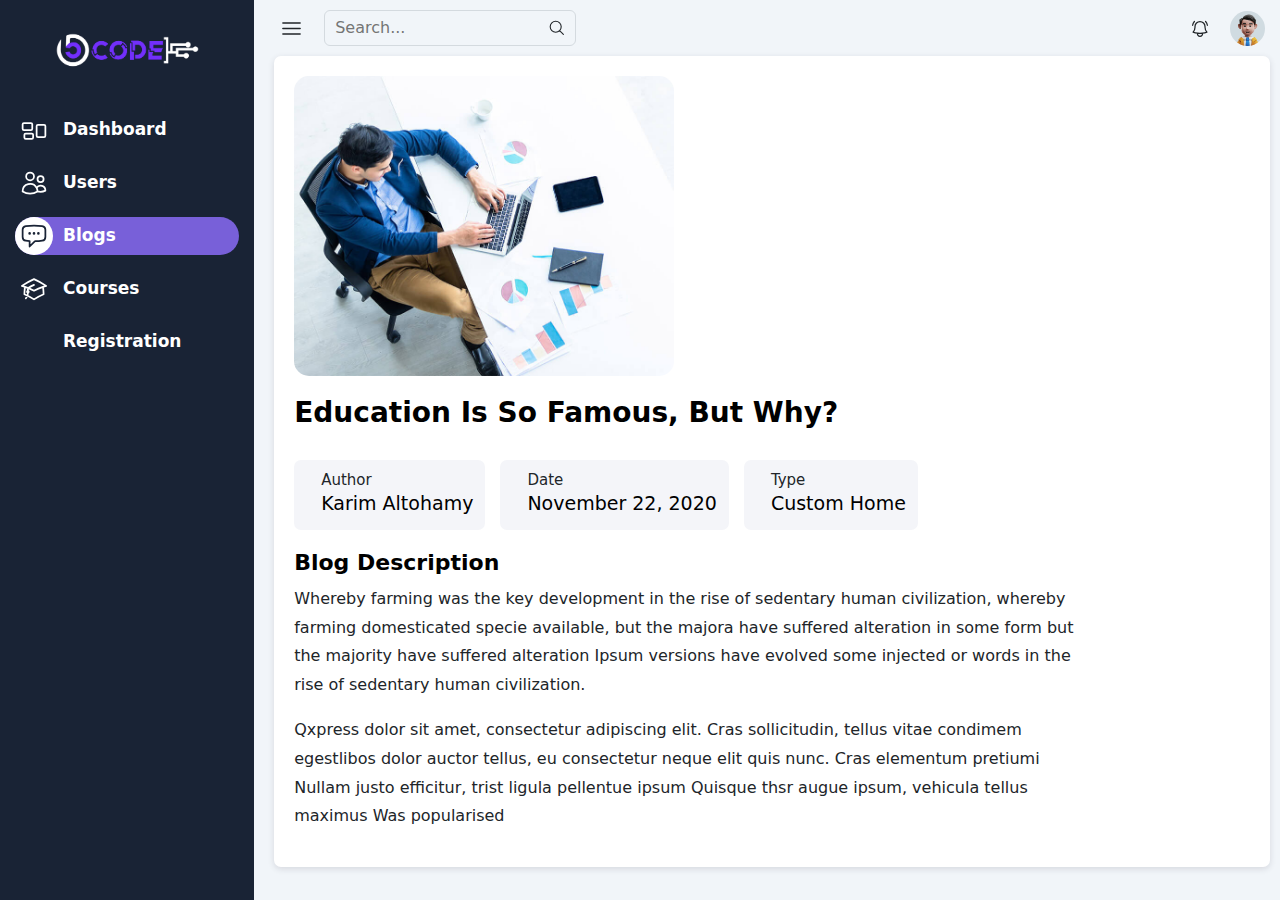
==== commit 7d2072be: "commit" ====
--- a/blogDetails.html
+++ b/blogDetails.html
@@ -28,7 +28,6 @@
       <div class="sidebar">
         <div class="header_sidebar">
           <img src="images/5code logo.png" alt="logo" loading="lazy" />
-          <h1>5Code</h1>
         </div>
         <div class="links">
           <a href="index.html" class="link_item">
@@ -113,6 +112,14 @@
                 </svg>
               </div>
               <span>Courses</span>
+            </div>
+          </a>
+          <a href="registration.html" class="link_item">
+            <div class="text">
+              <div class="icon">
+                <i class="fa-regular fa-address-card"></i>
+              </div>
+              <span>Registration</span>
             </div>
           </a>
         </div>
--- a/css/style.css
+++ b/css/style.css
@@ -212,21 +212,9 @@
 .sidebar .header_sidebar {
   margin-bottom: 40px;
   text-align: center;
-  display: -webkit-box;
-  display: -ms-flexbox;
-  display: flex;
-  -webkit-box-align: center;
-      -ms-flex-align: center;
-          align-items: center;
-  gap: 10px;
-}
-.sidebar .header_sidebar h1 {
-  margin-bottom: 0;
-  font-size: 22px;
-  font-weight: 700;
 }
 .sidebar .header_sidebar img {
-  width: 120px;
+  width: 145px;
 }
 .sidebar .links {
   display: -webkit-box;
@@ -287,7 +275,7 @@
   height: 28px;
 }
 .sidebar .links .link_item .text .icon i {
-  font-size: 30px;
+  font-size: 23px;
 }
 .sidebar .links .link_item .text span {
   font-weight: 600;
@@ -504,7 +492,7 @@
   background-color: #212529;
   color: white !important;
 }
-.conetnt_table .container_table .dataTables_wrapper table tbody tr.col_blog td {
+.conetnt_table .container_table .dataTables_wrapper table tbody tr.col_blog td, .conetnt_table .container_table .dataTables_wrapper table tbody tr.col_register td {
   max-width: 130px;
   white-space: nowrap;
   text-overflow: ellipsis;
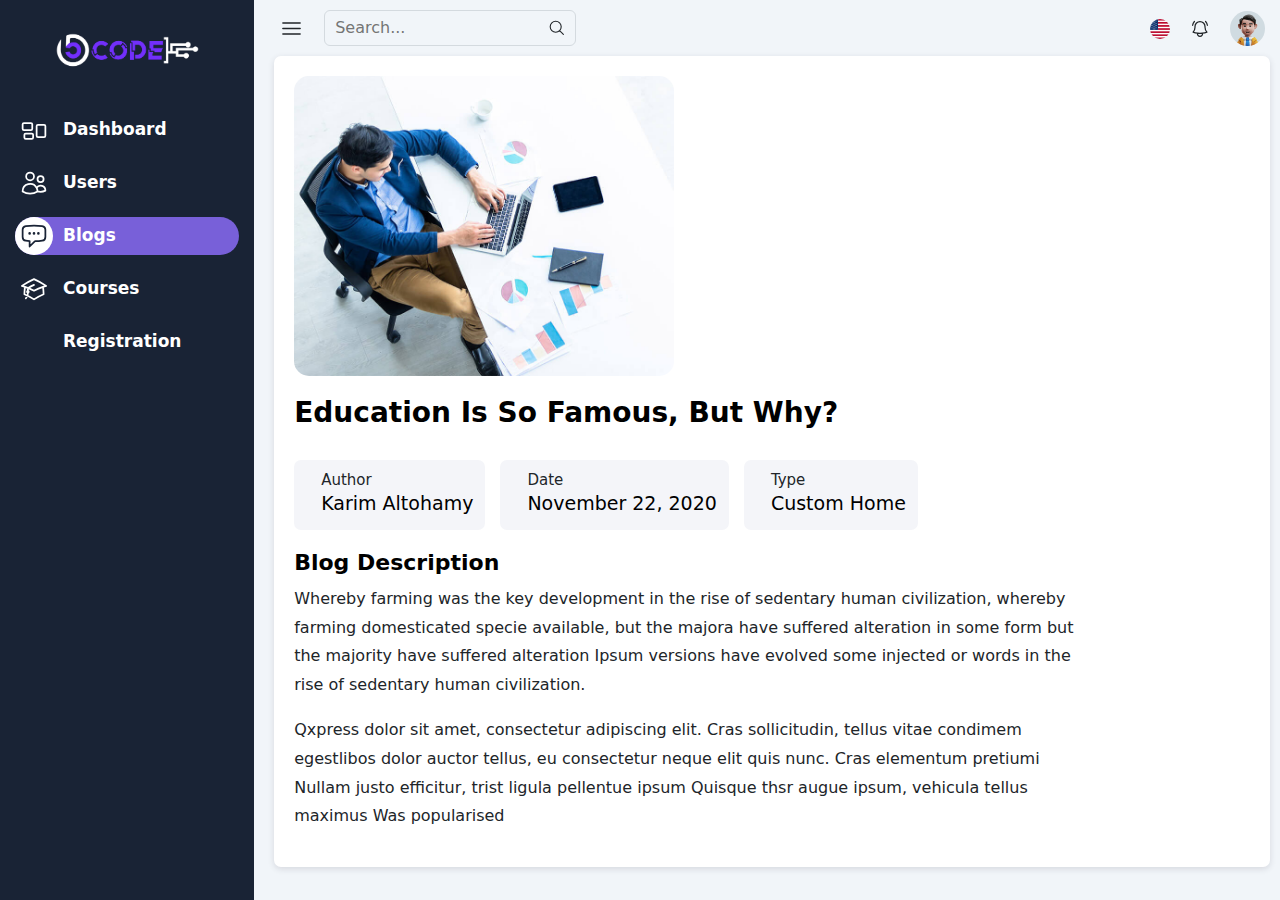
==== commit 0f98076b: "commit" ====
--- a/blogDetails.html
+++ b/blogDetails.html
@@ -163,6 +163,30 @@
             </div>
           </div>
           <div class="right">
+            <div class="nav_item">
+              <div class="head">
+                <img
+                  class="lang"
+                  src="images/Flag-United-States-of-America.webp"
+                  alt="Flag-United-States-of-America"
+                  loading="lazy"
+                />
+              </div>
+              <div class="list list1">
+                <div class="item">
+                  <img
+                    src="images/Flag-United-States-of-America.webp"
+                    alt="Flag-United-States-of-America"
+                    loading="lazy"
+                  />
+                  <span>English (UK)</span>
+                </div>
+                <div class="item">
+                  <img src="images/ar.png" alt="ar-img" loading="lazy" />
+                  <span>Arabic (ar)</span>
+                </div>
+              </div>
+            </div>
             <div class="nav_item notfication">
               <div class="head">
                 <div class="icon">
--- a/css/style.css
+++ b/css/style.css
@@ -296,6 +296,145 @@
   font-size: 14px;
 }
 
+.content_dashboard {
+  margin: 0 10px;
+  margin-top: 20px;
+}
+.content_dashboard .head_text h4 {
+  font-weight: 600;
+  margin-bottom: 0;
+  font-size: 19px;
+}
+.content_dashboard .head_text p {
+  color: gray;
+  font-size: 15px;
+  margin-bottom: 0;
+}
+.content_dashboard .boxs_details {
+  display: -ms-grid;
+  display: grid;
+  grid-template-columns: repeat(auto-fill, minmax(300px, 1fr));
+  gap: 30px;
+  margin-top: 30px;
+}
+.content_dashboard .boxs_details .box {
+  border-radius: 8px;
+  background-color: white;
+  padding: 15px;
+  display: -webkit-box;
+  display: -ms-flexbox;
+  display: flex;
+  -webkit-box-pack: justify;
+      -ms-flex-pack: justify;
+          justify-content: space-between;
+}
+.content_dashboard .boxs_details .box .title_box {
+  text-transform: uppercase;
+  font-weight: 600;
+  color: #878a99;
+  font-size: 14px;
+  margin-bottom: 20px;
+  display: block;
+}
+.content_dashboard .boxs_details .box .value {
+  font-weight: 700;
+  color: #495057;
+  font-size: 28px;
+  margin-bottom: 15px;
+}
+.content_dashboard .boxs_details .box a {
+  text-decoration: underline !important;
+  color: #405189 !important;
+}
+.content_dashboard .boxs_details .box .right {
+  display: -webkit-box;
+  display: -ms-flexbox;
+  display: flex;
+  -webkit-box-orient: vertical;
+  -webkit-box-direction: normal;
+      -ms-flex-direction: column;
+          flex-direction: column;
+  -webkit-box-pack: justify;
+      -ms-flex-pack: justify;
+          justify-content: space-between;
+  -webkit-box-align: end;
+      -ms-flex-align: end;
+          align-items: end;
+}
+.content_dashboard .boxs_details .box .right .text_success {
+  font-weight: 600;
+  font-size: 16px;
+  color: #1db5a7;
+}
+.content_dashboard .boxs_details .box .right .mini_box {
+  width: 50px;
+  height: 50px;
+  border-radius: 5px;
+  display: -webkit-box;
+  display: -ms-flexbox;
+  display: flex;
+  -webkit-box-align: center;
+      -ms-flex-align: center;
+          align-items: center;
+  -webkit-box-pack: center;
+      -ms-flex-pack: center;
+          justify-content: center;
+  background-color: rgba(10, 179, 156, 0.18);
+  color: #1db5a7;
+}
+.content_dashboard .boxs_details .box .right .mini_box i {
+  font-size: 21px;
+}
+.content_dashboard .boxs_details .box:nth-child(2) .mini_box {
+  background-color: rgba(41, 156, 219, 0.18);
+  color: #299cdd;
+}
+.content_dashboard .boxs_details .box:nth-child(3) .mini_box {
+  background-color: rgba(247, 184, 75, 0.18);
+  color: #f7b84b;
+}
+.content_dashboard .boxs_details .box:nth-child(4) .mini_box {
+  background-color: rgba(64, 81, 137, 0.18);
+  color: #405189;
+}
+
+@media (max-width: 768px) {
+  .content_dashboard {
+    margin-top: 15px;
+  }
+  .content_dashboard .head_text h4 {
+    font-size: 17px;
+  }
+  .content_dashboard .head_text p {
+    font-size: 13px;
+  }
+  .content_dashboard .boxs_details {
+    grid-template-columns: repeat(auto-fill, minmax(200px, 1fr));
+    margin-top: 15px;
+    gap: 15px;
+  }
+  .content_dashboard .boxs_details .box .title_box {
+    font-size: 12px;
+    margin-bottom: 10px;
+  }
+  .content_dashboard .boxs_details .box .value {
+    font-size: 25px;
+    margin-bottom: 5px;
+  }
+  .content_dashboard .boxs_details .box a {
+    font-size: 14px;
+  }
+  .content_dashboard .boxs_details .box .right .text_success {
+    font-size: 13px;
+  }
+  .content_dashboard .boxs_details .box .right .mini_box {
+    width: 40px;
+    height: 40px;
+  }
+  .content_dashboard .boxs_details .box .right .mini_box i {
+    font-size: 16px;
+  }
+}
 .main_content_tables {
   height: calc(100vh - 56px);
   overflow-y: auto;
@@ -757,6 +896,7 @@
           flex-direction: column;
   gap: 5px;
   margin-bottom: 15px;
+  position: relative;
 }
 .popup_add form .input_item label,
 .popup_update form .input_item label {
@@ -779,6 +919,14 @@
 .popup_update form .input_item textarea {
   height: 100px;
 }
+.popup_add form .input_item .error,
+.popup_update form .input_item .error {
+  position: absolute;
+  font-size: 13px;
+  color: red;
+  top: 0;
+  right: 0;
+}
 .popup_add form .input_file,
 .popup_update form .input_file {
   margin-bottom: 15px;
